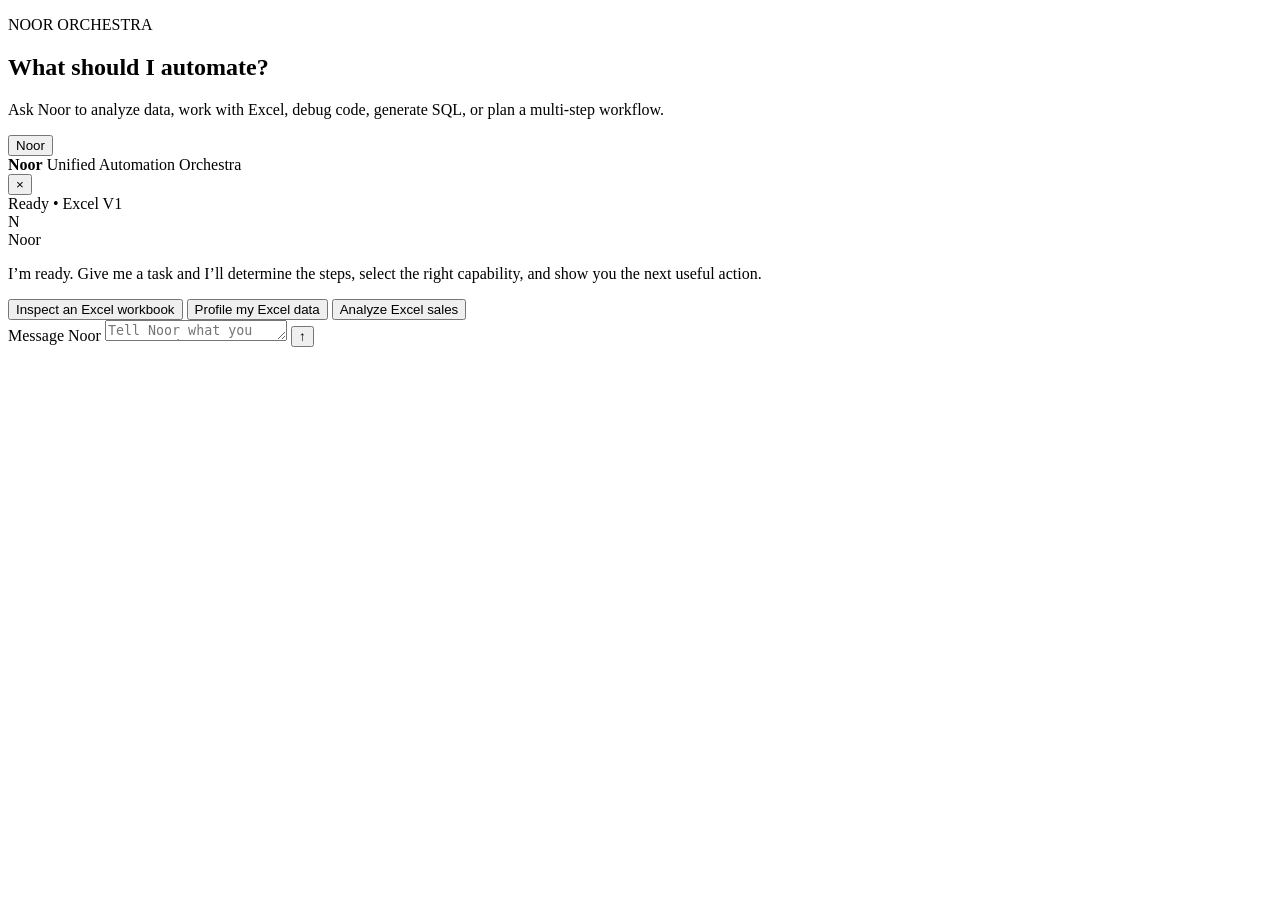
==== src/noor/ui/chat/index.html @ 261668e6 "feat(ui): add Noor chat interface shell" ====
<!doctype html>
<html lang="en">
<head>
  <meta charset="utf-8">
  <meta name="viewport" content="width=device-width, initial-scale=1">
  <meta name="description" content="Noor unified automation assistant interface">
  <title>Noor — Automation Assistant</title>
  <link rel="stylesheet" href="./styles.css">
</head>
<body>
  <main class="app-shell">
    <section class="welcome" aria-label="Noor introduction">
      <p class="eyebrow">NOOR ORCHESTRA</p>
      <h1>What should I automate?</h1>
      <p class="welcome-copy">Ask Noor to analyze data, work with Excel, debug code, generate SQL, or plan a multi-step workflow.</p>
    </section>
  </main>

  <button class="noor-orb" id="noorOrb" type="button" aria-label="Open Noor chat" aria-expanded="false">
    <span class="orb-core" aria-hidden="true"></span>
    <span class="orb-ring orb-ring-one" aria-hidden="true"></span>
    <span class="orb-ring orb-ring-two" aria-hidden="true"></span>
    <span class="orb-label">Noor</span>
  </button>

  <aside class="chat-panel" id="chatPanel" aria-label="Noor chat" aria-hidden="true">
    <header class="chat-header">
      <div class="identity">
        <div class="mini-orb" aria-hidden="true"><span></span></div>
        <div>
          <strong>Noor</strong>
          <span>Unified Automation Orchestra</span>
        </div>
      </div>
      <button class="icon-button" id="closeChat" type="button" aria-label="Close chat">×</button>
    </header>

    <div class="status-bar">
      <span class="status-dot"></span>
      <span>Ready</span>
      <span class="status-separator">•</span>
      <span>Excel V1</span>
    </div>

    <div class="messages" id="messages" aria-live="polite">
      <article class="message assistant-message">
        <div class="message-avatar">N</div>
        <div class="message-content">
          <span class="message-role">Noor</span>
          <p>I’m ready. Give me a task and I’ll determine the steps, select the right capability, and show you the next useful action.</p>
        </div>
      </article>
    </div>

    <div class="suggestions" id="suggestions" aria-label="Suggested next steps">
      <button type="button" data-prompt="Inspect an Excel workbook">Inspect an Excel workbook</button>
      <button type="button" data-prompt="Profile my Excel data">Profile my Excel data</button>
      <button type="button" data-prompt="Analyze sales in my Excel file">Analyze Excel sales</button>
    </div>

    <form class="composer" id="chatForm">
      <label class="sr-only" for="messageInput">Message Noor</label>
      <textarea id="messageInput" rows="1" placeholder="Tell Noor what you want to do..." autocomplete="off"></textarea>
      <button class="send-button" type="submit" aria-label="Send message">↑</button>
    </form>
  </aside>

  <script src="./app.js" defer></script>
</body>
</html>
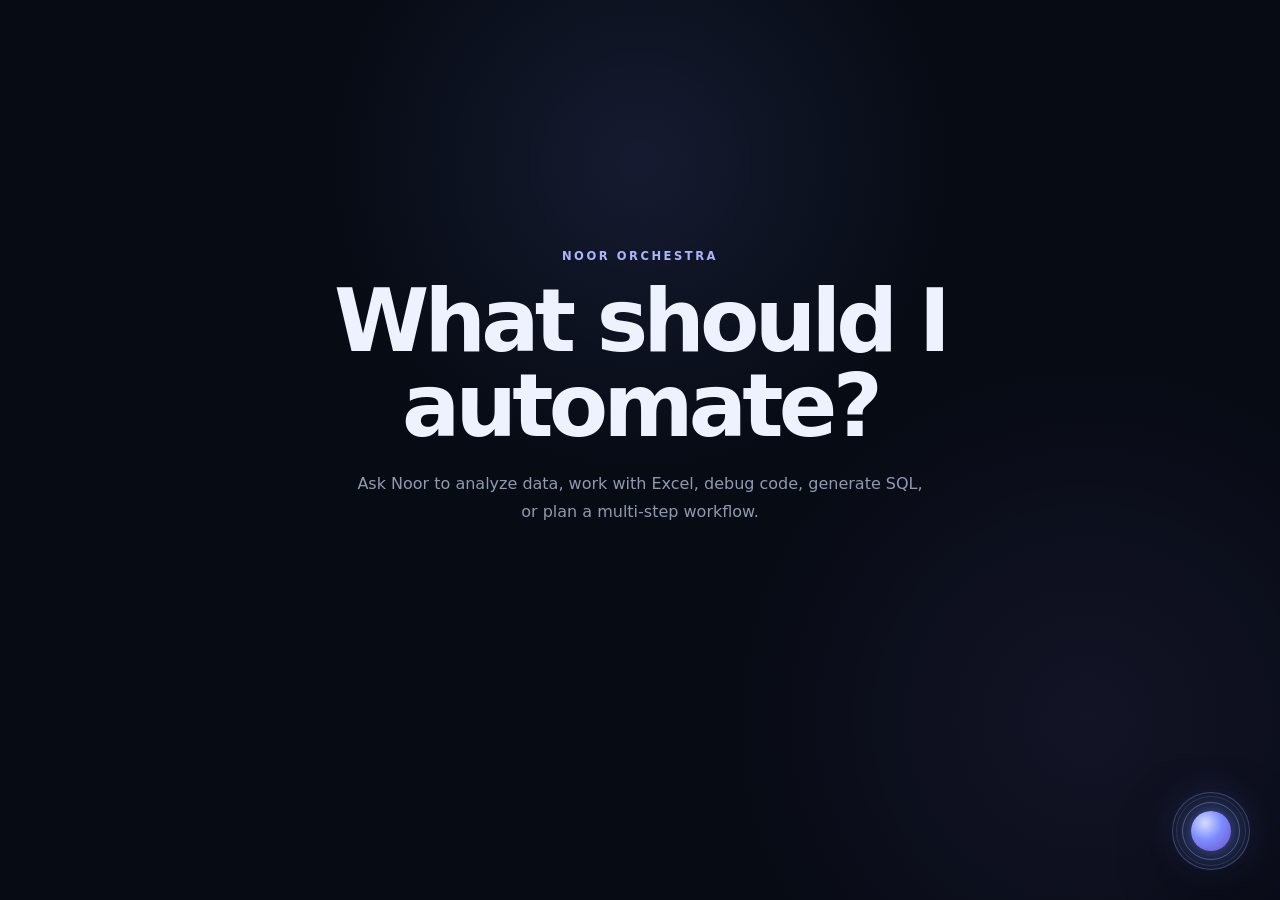
==== commit f9d3bc55: "feat(ui): add live Orchestra chat controls" ====
--- a/src/noor/ui/chat/index.html
+++ b/src/noor/ui/chat/index.html
@@ -35,11 +35,17 @@
       <button class="icon-button" id="closeChat" type="button" aria-label="Close chat">×</button>
     </header>
 
-    <div class="status-bar">
+    <div class="status-bar" id="statusBar">
       <span class="status-dot"></span>
-      <span>Ready</span>
+      <span id="statusText">Connecting</span>
       <span class="status-separator">•</span>
       <span>Excel V1</span>
+    </div>
+
+    <div class="file-bar">
+      <label class="file-button" for="excelFile">Attach Excel</label>
+      <input id="excelFile" type="file" accept=".xlsx,.xlsm,.xltx,.xltm" hidden>
+      <span id="fileName">No workbook attached</span>
     </div>
 
     <div class="messages" id="messages" aria-live="polite">
@@ -47,15 +53,15 @@
         <div class="message-avatar">N</div>
         <div class="message-content">
           <span class="message-role">Noor</span>
-          <p>I’m ready. Give me a task and I’ll determine the steps, select the right capability, and show you the next useful action.</p>
+          <p>I’m connected to the V1 Orchestra. Attach an Excel workbook or give me a supported Excel request. I’ll show the task graph, provider, execution status, and verification result.</p>
         </div>
       </article>
     </div>
 
     <div class="suggestions" id="suggestions" aria-label="Suggested next steps">
-      <button type="button" data-prompt="Inspect an Excel workbook">Inspect an Excel workbook</button>
-      <button type="button" data-prompt="Profile my Excel data">Profile my Excel data</button>
-      <button type="button" data-prompt="Analyze sales in my Excel file">Analyze Excel sales</button>
+      <button type="button" data-prompt="Inspect an Excel workbook">Inspect workbook</button>
+      <button type="button" data-prompt="Profile my Excel data">Profile data</button>
+      <button type="button" data-prompt="Analyze my Excel data">Analyze data</button>
     </div>
 
     <form class="composer" id="chatForm">
--- a/src/noor/ui/chat/styles.css
+++ b/src/noor/ui/chat/styles.css
@@ -0,0 +1,83 @@
+:root {
+  font-family: Inter, ui-sans-serif, system-ui, -apple-system, BlinkMacSystemFont, "Segoe UI", sans-serif;
+  color: #eef2ff;
+  background: #070b14;
+  font-synthesis: none;
+  text-rendering: optimizeLegibility;
+  --panel: rgba(12, 18, 32, 0.94);
+  --panel-border: rgba(148, 163, 184, 0.16);
+  --muted: #8e9ab2;
+  --text: #f5f7ff;
+  --accent: #7c8cff;
+  --accent-strong: #9b7cff;
+  --surface: rgba(255, 255, 255, 0.055);
+}
+
+* { box-sizing: border-box; }
+html, body { min-height: 100%; }
+body { margin: 0; min-height: 100vh; overflow: hidden; background: radial-gradient(circle at 50% 18%, rgba(124, 140, 255, 0.12), transparent 32%), radial-gradient(circle at 85% 80%, rgba(155, 124, 255, 0.08), transparent 28%), #070b14; }
+button, textarea { font: inherit; }
+button { border: 0; }
+
+.app-shell, .preview-shell { min-height: 100vh; display: grid; place-items: center; padding: 32px; }
+.welcome { max-width: 720px; text-align: center; transform: translateY(-7vh); }
+.eyebrow { margin: 0 0 16px; color: #aab5ff; font-size: 0.72rem; font-weight: 800; letter-spacing: 0.22em; }
+h1 { margin: 0; font-size: clamp(2.5rem, 7vw, 5.4rem); line-height: 0.98; letter-spacing: -0.055em; }
+.welcome-copy { max-width: 580px; margin: 22px auto 0; color: var(--muted); font-size: 1rem; line-height: 1.7; }
+
+.preview-stage { width: min(1180px, 100%); min-height: 680px; position: relative; display: flex; align-items: center; padding: clamp(30px, 7vw, 90px); border: 1px solid rgba(148, 163, 184, 0.1); border-radius: 36px; background: linear-gradient(135deg, rgba(255,255,255,0.035), rgba(255,255,255,0.012)), radial-gradient(circle at 15% 35%, rgba(124,140,255,0.11), transparent 30%); box-shadow: inset 0 1px rgba(255,255,255,0.035), 0 30px 100px rgba(0,0,0,0.28); }
+.preview-copy { max-width: 610px; }
+.preview-badge { display: inline-flex; padding: 7px 10px; border: 1px solid rgba(124,140,255,0.25); border-radius: 999px; background: rgba(124,140,255,0.08); color: #aab5ff; font-size: 0.68rem; font-weight: 800; letter-spacing: 0.16em; }
+.preview-copy h1 { margin-top: 18px; font-size: clamp(3.4rem, 8vw, 7rem); }
+.preview-copy p { max-width: 560px; margin: 24px 0 0; color: #8e9ab2; font-size: 1rem; line-height: 1.8; }
+.preview-points { display: flex; flex-wrap: wrap; gap: 8px; margin-top: 28px; }
+.preview-points span { padding: 8px 11px; border: 1px solid rgba(148,163,184,0.12); border-radius: 999px; color: #aeb8cc; background: rgba(255,255,255,0.035); font-size: 0.72rem; }
+
+.noor-orb { position: fixed; right: 30px; bottom: 30px; width: 78px; height: 78px; border-radius: 50%; cursor: pointer; color: white; background: rgba(19, 27, 48, 0.92); border: 1px solid rgba(158, 169, 255, 0.3); box-shadow: 0 18px 55px rgba(0,0,0,0.45), 0 0 36px rgba(124,140,255,0.18); isolation: isolate; transition: transform 180ms ease, box-shadow 180ms ease, opacity 180ms ease; z-index: 30; }
+.noor-orb:hover { transform: translateY(-3px) scale(1.04); }
+.noor-orb:focus-visible { outline: 2px solid #aab5ff; outline-offset: 5px; }
+.noor-orb.is-hidden { opacity: 0; transform: scale(0.7); pointer-events: none; }
+.orb-core { position: absolute; inset: 18px; border-radius: 50%; background: radial-gradient(circle at 35% 30%, #d7dcff, #7c8cff 45%, #6e4fca 100%); box-shadow: 0 0 22px rgba(124,140,255,0.65); }
+.orb-ring { position: absolute; inset: 9px; border: 1px solid rgba(165,174,255,0.38); border-radius: 50%; animation: pulse 2.4s ease-in-out infinite; }
+.orb-ring-two { inset: 3px; opacity: 0.45; animation-delay: 0.8s; }
+.orb-label { position: absolute; right: 88px; top: 50%; transform: translateY(-50%); padding: 7px 11px; border: 1px solid var(--panel-border); border-radius: 10px; background: rgba(9,13,24,0.86); color: #cbd3e8; font-size: 0.78rem; font-weight: 700; opacity: 0; pointer-events: none; transition: opacity 180ms ease; }
+.noor-orb:hover .orb-label { opacity: 1; }
+
+.chat-panel { position: fixed; right: 30px; bottom: 30px; width: min(440px, calc(100vw - 36px)); height: min(680px, calc(100vh - 60px)); display: grid; grid-template-rows: auto auto 1fr auto auto; overflow: hidden; border: 1px solid var(--panel-border); border-radius: 24px; background: var(--panel); box-shadow: 0 30px 90px rgba(0,0,0,0.55), 0 0 50px rgba(124,140,255,0.08); backdrop-filter: blur(24px); transform: translateY(18px) scale(0.96); transform-origin: bottom right; opacity: 0; visibility: hidden; pointer-events: none; transition: opacity 180ms ease, transform 220ms ease, visibility 220ms ease; z-index: 20; }
+.chat-panel.is-open { transform: translateY(0) scale(1); opacity: 1; visibility: visible; pointer-events: auto; }
+.chat-header { display: flex; align-items: center; justify-content: space-between; padding: 18px 18px 14px; border-bottom: 1px solid rgba(148,163,184,0.1); }
+.identity { display: flex; align-items: center; gap: 11px; }
+.identity strong, .identity span { display: block; }
+.identity strong { font-size: 0.95rem; }
+.identity span { margin-top: 3px; color: var(--muted); font-size: 0.7rem; }
+.mini-orb { width: 38px; height: 38px; display: grid; place-items: center; border-radius: 50%; background: rgba(124,140,255,0.12); border: 1px solid rgba(124,140,255,0.24); }
+.mini-orb span { width: 17px; height: 17px; border-radius: 50%; background: linear-gradient(135deg,#e1e4ff,#7c8cff 55%,#7048c7); box-shadow: 0 0 14px rgba(124,140,255,0.55); }
+.icon-button { width: 34px; height: 34px; border-radius: 10px; background: var(--surface); color: #aeb8cc; cursor: pointer; font-size: 1.4rem; line-height: 1; }
+.icon-button:hover { color: white; background: rgba(255,255,255,0.09); }
+.status-bar { display: flex; align-items: center; gap: 7px; padding: 9px 18px; color: #98a5bc; font-size: 0.68rem; border-bottom: 1px solid rgba(148,163,184,0.08); }
+.status-dot { width: 7px; height: 7px; border-radius: 50%; background: #6ee7a0; box-shadow: 0 0 10px rgba(110,231,160,0.6); }
+.status-separator { color: #4d586c; }
+.messages { overflow-y: auto; padding: 20px 18px; scrollbar-width: thin; }
+.message { display: flex; gap: 10px; margin-bottom: 18px; }
+.message-avatar { flex: 0 0 28px; width: 28px; height: 28px; display: grid; place-items: center; border-radius: 9px; background: rgba(124,140,255,0.14); color: #aab5ff; font-size: 0.72rem; font-weight: 800; }
+.message-content { min-width: 0; }
+.message-role { display: block; margin-bottom: 5px; color: #9ca8bf; font-size: 0.68rem; font-weight: 700; }
+.message p { margin: 0; color: #d9deeb; font-size: 0.84rem; line-height: 1.65; }
+.user-message { justify-content: flex-end; }
+.user-message .message-content { max-width: 82%; padding: 10px 12px; border-radius: 14px 14px 4px 14px; background: rgba(124,140,255,0.16); }
+.user-message .message-role { display: none; }
+.suggestions { display: flex; gap: 7px; overflow-x: auto; padding: 0 18px 12px; scrollbar-width: none; }
+.suggestions::-webkit-scrollbar { display: none; }
+.suggestions button { flex: 0 0 auto; padding: 8px 10px; border: 1px solid rgba(148,163,184,0.14); border-radius: 999px; background: rgba(255,255,255,0.035); color: #b8c1d5; cursor: pointer; font-size: 0.68rem; }
+.suggestions button:hover { border-color: rgba(124,140,255,0.42); color: white; background: rgba(124,140,255,0.08); }
+.composer { display: flex; align-items: flex-end; gap: 9px; padding: 12px 14px 14px; border-top: 1px solid rgba(148,163,184,0.1); }
+.composer textarea { flex: 1; max-height: 110px; resize: none; padding: 11px 12px; border: 1px solid rgba(148,163,184,0.14); border-radius: 14px; outline: none; background: rgba(255,255,255,0.045); color: var(--text); line-height: 1.4; font-size: 0.82rem; }
+.composer textarea::placeholder { color: #68758b; }
+.composer textarea:focus { border-color: rgba(124,140,255,0.5); }
+.send-button { width: 40px; height: 40px; flex: 0 0 40px; border-radius: 12px; background: linear-gradient(135deg,#7c8cff,#7657d8); color: white; cursor: pointer; font-size: 1.15rem; box-shadow: 0 8px 22px rgba(91,77,190,0.28); }
+.send-button:hover { filter: brightness(1.08); }
+.typing { color: #8894aa !important; }
+.sr-only { position: absolute; width: 1px; height: 1px; padding: 0; margin: -1px; overflow: hidden; clip: rect(0,0,0,0); white-space: nowrap; border: 0; }
+@keyframes pulse { 0%,100% { transform: scale(0.96); opacity: 0.45; } 50% { transform: scale(1.04); opacity: 0.85; } }
+@media (max-width: 700px) { .preview-stage { min-height: 100vh; border-radius: 0; padding: 28px; } .preview-copy h1 { font-size: 4rem; } .noor-orb { right: 18px; bottom: 18px; } .chat-panel { right: 10px; bottom: 10px; width: calc(100vw - 20px); height: calc(100vh - 20px); border-radius: 20px; } }
+@media (prefers-reduced-motion: reduce) { *, *::before, *::after { animation-duration: 0.01ms !important; transition-duration: 0.01ms !important; } }
